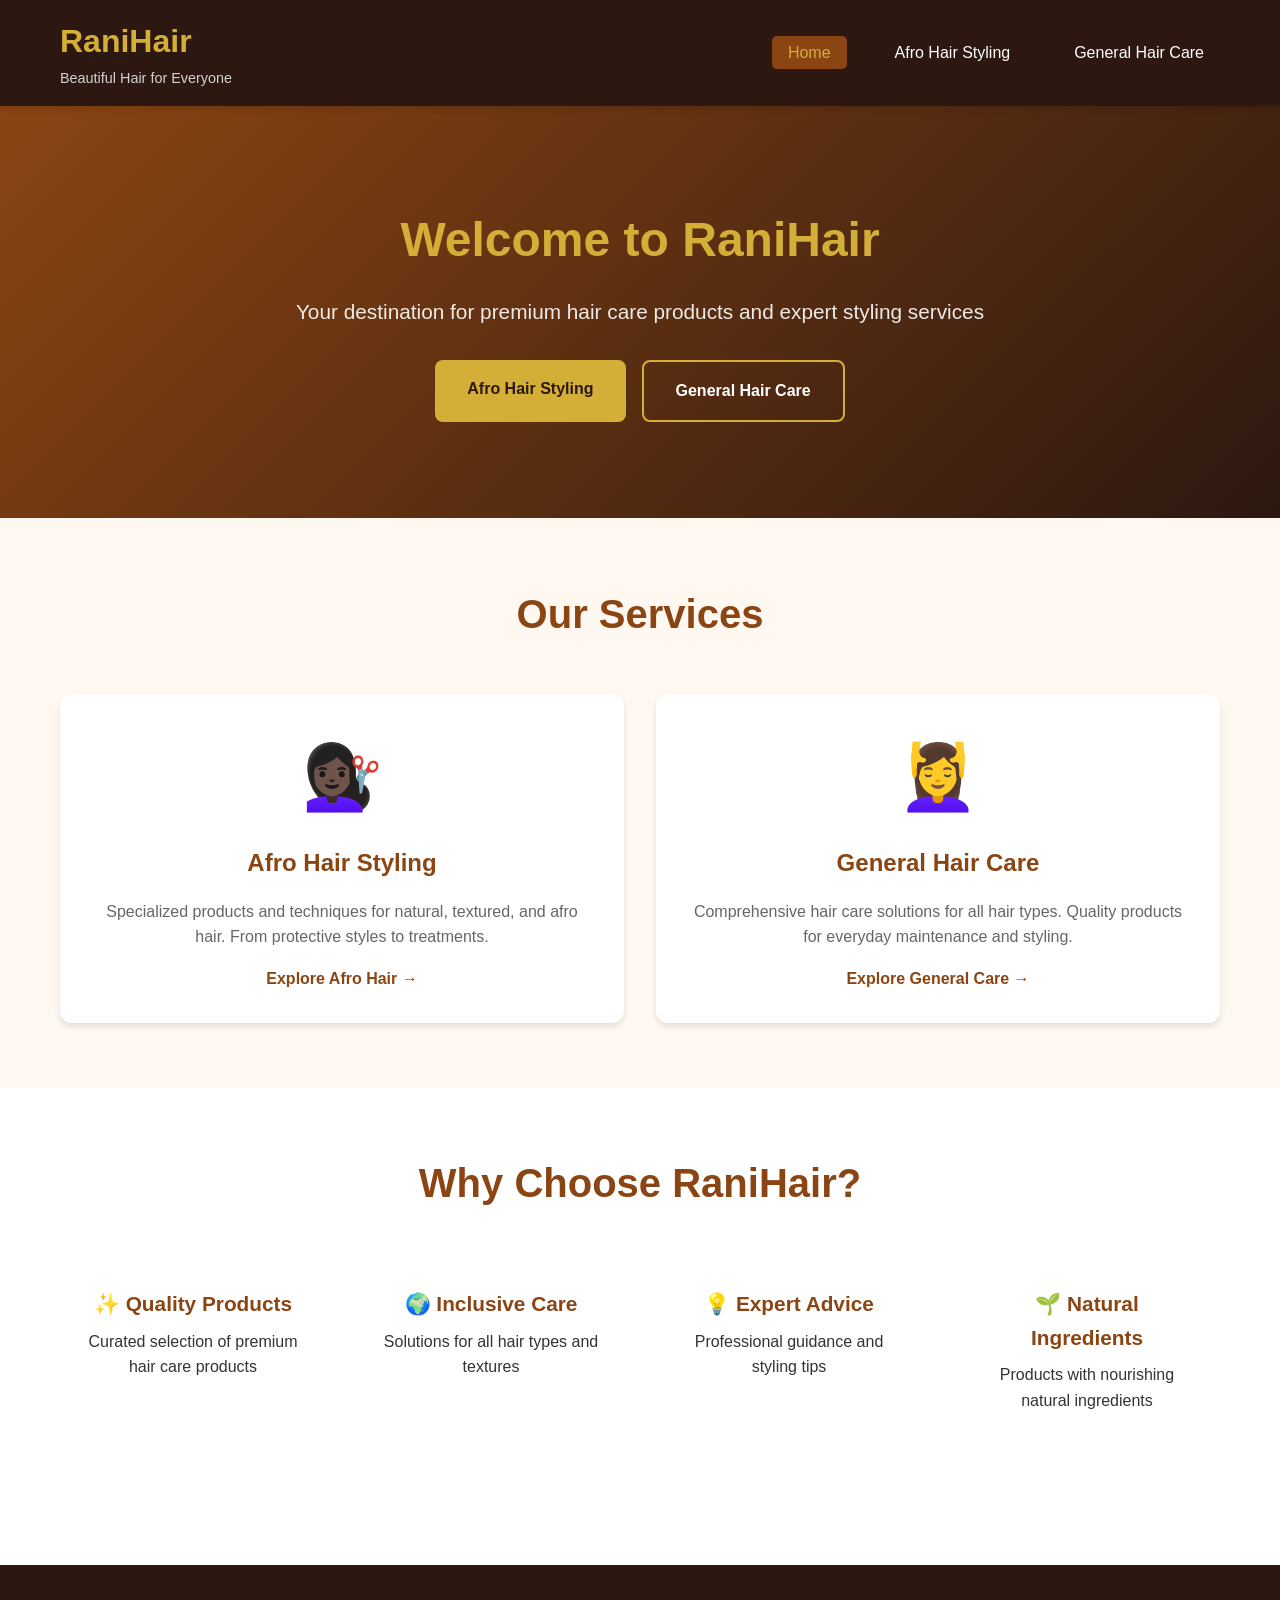
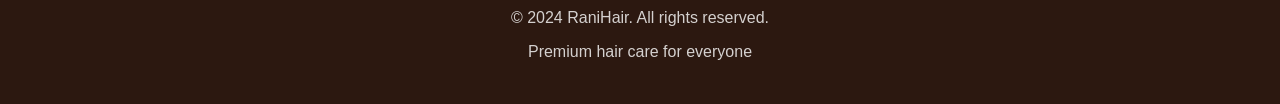
==== index.html @ 90d7b67d "Initial commit: Create RaniHair website with afro hair styling and general hair care sections - Add " ====
<!DOCTYPE html>
<html lang="en">
<head>
    <meta charset="UTF-8">
    <meta name="viewport" content="width=device-width, initial-scale=1.0">
    <title>RaniHair - Premium Hair Care & Styling</title>
    <link rel="stylesheet" href="styles.css">
</head>
<body>
    <header>
        <nav class="navbar">
            <div class="container">
                <div class="logo">
                    <h1>RaniHair</h1>
                    <p class="tagline">Beautiful Hair for Everyone</p>
                </div>
                <ul class="nav-links">
                    <li><a href="index.html" class="active">Home</a></li>
                    <li><a href="afro-hair.html">Afro Hair Styling</a></li>
                    <li><a href="general-hair.html">General Hair Care</a></li>
                </ul>
            </div>
        </nav>
    </header>

    <main>
        <section class="hero">
            <div class="hero-content">
                <h2>Welcome to RaniHair</h2>
                <p>Your destination for premium hair care products and expert styling services</p>
                <div class="hero-buttons">
                    <a href="afro-hair.html" class="btn btn-primary">Afro Hair Styling</a>
                    <a href="general-hair.html" class="btn btn-secondary">General Hair Care</a>
                </div>
            </div>
        </section>

        <section class="features">
            <div class="container">
                <h2>Our Services</h2>
                <div class="features-grid">
                    <div class="feature-card">
                        <div class="feature-icon">💇🏿‍♀️</div>
                        <h3>Afro Hair Styling</h3>
                        <p>Specialized products and techniques for natural, textured, and afro hair. From protective styles to treatments.</p>
                        <a href="afro-hair.html" class="link">Explore Afro Hair →</a>
                    </div>
                    <div class="feature-card">
                        <div class="feature-icon">💆‍♀️</div>
                        <h3>General Hair Care</h3>
                        <p>Comprehensive hair care solutions for all hair types. Quality products for everyday maintenance and styling.</p>
                        <a href="general-hair.html" class="link">Explore General Care →</a>
                    </div>
                </div>
            </div>
        </section>

        <section class="about">
            <div class="container">
                <h2>Why Choose RaniHair?</h2>
                <div class="about-grid">
                    <div class="about-item">
                        <h4>✨ Quality Products</h4>
                        <p>Curated selection of premium hair care products</p>
                    </div>
                    <div class="about-item">
                        <h4>🌍 Inclusive Care</h4>
                        <p>Solutions for all hair types and textures</p>
                    </div>
                    <div class="about-item">
                        <h4>💡 Expert Advice</h4>
                        <p>Professional guidance and styling tips</p>
                    </div>
                    <div class="about-item">
                        <h4>🌱 Natural Ingredients</h4>
                        <p>Products with nourishing natural ingredients</p>
                    </div>
                </div>
            </div>
        </section>
    </main>

    <footer>
        <div class="container">
            <p>&copy; 2024 RaniHair. All rights reserved.</p>
            <p>Premium hair care for everyone</p>
        </div>
    </footer>

    <script src="script.js"></script>
</body>
</html>
---- styles.css ----
/* Reset and Base Styles */
* {
    margin: 0;
    padding: 0;
    box-sizing: border-box;
}

:root {
    --primary-color: #8B4513;
    --secondary-color: #D4AF37;
    --accent-color: #E6B800;
    --dark-bg: #2C1810;
    --light-bg: #FFF8F0;
    --text-dark: #333;
    --text-light: #666;
    --white: #ffffff;
    --shadow: 0 4px 6px rgba(0, 0, 0, 0.1);
    --shadow-lg: 0 10px 25px rgba(0, 0, 0, 0.15);
}

body {
    font-family: 'Segoe UI', Tahoma, Geneva, Verdana, sans-serif;
    line-height: 1.6;
    color: var(--text-dark);
    background-color: var(--white);
}

.container {
    max-width: 1200px;
    margin: 0 auto;
    padding: 0 20px;
}

/* Navigation */
.navbar {
    background-color: var(--dark-bg);
    color: var(--white);
    padding: 1rem 0;
    box-shadow: var(--shadow);
    position: sticky;
    top: 0;
    z-index: 1000;
}

.navbar .container {
    display: flex;
    justify-content: space-between;
    align-items: center;
}

.logo h1 {
    color: var(--secondary-color);
    font-size: 2rem;
    margin-bottom: 0;
}

.logo .tagline {
    color: var(--white);
    font-size: 0.9rem;
    opacity: 0.8;
}

.nav-links {
    display: flex;
    list-style: none;
    gap: 2rem;
}

.nav-links a {
    color: var(--white);
    text-decoration: none;
    padding: 0.5rem 1rem;
    border-radius: 5px;
    transition: all 0.3s ease;
}

.nav-links a:hover,
.nav-links a.active {
    background-color: var(--primary-color);
    color: var(--secondary-color);
}

/* Hero Section */
.hero {
    background: linear-gradient(135deg, var(--primary-color), var(--dark-bg));
    color: var(--white);
    padding: 6rem 2rem;
    text-align: center;
}

.hero-content h2 {
    font-size: 3rem;
    margin-bottom: 1rem;
    color: var(--secondary-color);
}

.hero-content p {
    font-size: 1.3rem;
    margin-bottom: 2rem;
    opacity: 0.9;
}

.hero-buttons {
    display: flex;
    gap: 1rem;
    justify-content: center;
    flex-wrap: wrap;
}

/* Buttons */
.btn {
    display: inline-block;
    padding: 1rem 2rem;
    border-radius: 8px;
    text-decoration: none;
    font-weight: 600;
    transition: all 0.3s ease;
    border: none;
    cursor: pointer;
    font-size: 1rem;
}

.btn-primary {
    background-color: var(--secondary-color);
    color: var(--dark-bg);
}

.btn-primary:hover {
    background-color: var(--accent-color);
    transform: translateY(-2px);
    box-shadow: var(--shadow-lg);
}

.btn-secondary {
    background-color: transparent;
    color: var(--white);
    border: 2px solid var(--secondary-color);
}

.btn-secondary:hover {
    background-color: var(--secondary-color);
    color: var(--dark-bg);
}

.btn-small {
    padding: 0.5rem 1rem;
    font-size: 0.9rem;
}

/* Features Section */
.features {
    padding: 4rem 2rem;
    background-color: var(--light-bg);
}

.features h2 {
    text-align: center;
    font-size: 2.5rem;
    margin-bottom: 3rem;
    color: var(--primary-color);
}

.features-grid {
    display: grid;
    grid-template-columns: repeat(auto-fit, minmax(300px, 1fr));
    gap: 2rem;
}

.feature-card {
    background: var(--white);
    padding: 2rem;
    border-radius: 12px;
    box-shadow: var(--shadow);
    text-align: center;
    transition: transform 0.3s ease;
}

.feature-card:hover {
    transform: translateY(-5px);
    box-shadow: var(--shadow-lg);
}

.feature-icon {
    font-size: 4rem;
    margin-bottom: 1rem;
}

.feature-card h3 {
    color: var(--primary-color);
    margin-bottom: 1rem;
    font-size: 1.5rem;
}

.feature-card p {
    color: var(--text-light);
    margin-bottom: 1rem;
}

.link {
    color: var(--primary-color);
    text-decoration: none;
    font-weight: 600;
    transition: color 0.3s ease;
}

.link:hover {
    color: var(--secondary-color);
}

/* About Section */
.about {
    padding: 4rem 2rem;
    background-color: var(--white);
}

.about h2 {
    text-align: center;
    font-size: 2.5rem;
    margin-bottom: 3rem;
    color: var(--primary-color);
}

.about-grid {
    display: grid;
    grid-template-columns: repeat(auto-fit, minmax(250px, 1fr));
    gap: 2rem;
}

.about-item {
    text-align: center;
    padding: 1.5rem;
}

.about-item h4 {
    font-size: 1.3rem;
    margin-bottom: 0.5rem;
    color: var(--primary-color);
}

/* Page Hero */
.page-hero {
    padding: 4rem 2rem;
    text-align: center;
    color: var(--white);
}

.afro-hero {
    background: linear-gradient(135deg, #8B4513, #5D2E1F);
}

.general-hero {
    background: linear-gradient(135deg, #4A90E2, #2E5B8F);
}

.page-hero h2 {
    font-size: 2.5rem;
    margin-bottom: 1rem;
}

.page-hero p {
    font-size: 1.2rem;
    opacity: 0.9;
}

/* Products Section */
.products {
    padding: 4rem 2rem;
    background-color: var(--light-bg);
}

.products h2 {
    text-align: center;
    font-size: 2.5rem;
    margin-bottom: 3rem;
    color: var(--primary-color);
}

.products-grid {
    display: grid;
    grid-template-columns: repeat(auto-fit, minmax(280px, 1fr));
    gap: 2rem;
}

.product-card {
    background: var(--white);
    padding: 2rem;
    border-radius: 12px;
    box-shadow: var(--shadow);
    text-align: center;
    transition: transform 0.3s ease;
}

.product-card:hover {
    transform: translateY(-5px);
    box-shadow: var(--shadow-lg);
}

.product-image {
    font-size: 4rem;
    margin-bottom: 1rem;
}

.product-card h3 {
    color: var(--primary-color);
    margin-bottom: 1rem;
    font-size: 1.3rem;
}

.product-card p {
    color: var(--text-light);
    margin-bottom: 1rem;
    min-height: 60px;
}

.price {
    display: block;
    font-size: 1.5rem;
    font-weight: 700;
    color: var(--secondary-color);
    margin-bottom: 1rem;
}

/* Styling Services */
.styling-services {
    padding: 4rem 2rem;
    background-color: var(--white);
}

.styling-services h2 {
    text-align: center;
    font-size: 2.5rem;
    margin-bottom: 3rem;
    color: var(--primary-color);
}

.services-grid {
    display: grid;
    grid-template-columns: repeat(auto-fit, minmax(250px, 1fr));
    gap: 2rem;
}

.service-card {
    background: var(--light-bg);
    padding: 2rem;
    border-radius: 12px;
    box-shadow: var(--shadow);
}

.service-card h3 {
    color: var(--primary-color);
    margin-bottom: 1rem;
    font-size: 1.3rem;
}

.service-card ul {
    list-style: none;
}

.service-card li {
    padding: 0.5rem 0;
    color: var(--text-light);
    border-bottom: 1px solid #ddd;
}

.service-card li:last-child {
    border-bottom: none;
}

.service-card li::before {
    content: "✓ ";
    color: var(--secondary-color);
    font-weight: bold;
    margin-right: 0.5rem;
}

/* Hair Care Tips */
.hair-care-tips {
    padding: 4rem 2rem;
    background-color: var(--light-bg);
}

.hair-care-tips h2 {
    text-align: center;
    font-size: 2.5rem;
    margin-bottom: 3rem;
    color: var(--primary-color);
}

.tips-grid {
    display: grid;
    grid-template-columns: repeat(auto-fit, minmax(280px, 1fr));
    gap: 2rem;
}

.tip-card {
    background: var(--white);
    padding: 2rem;
    border-radius: 12px;
    box-shadow: var(--shadow);
}

.tip-card h4 {
    color: var(--primary-color);
    margin-bottom: 1rem;
    font-size: 1.2rem;
}

.tip-card p {
    color: var(--text-light);
}

/* Hair Types Section */
.hair-types {
    padding: 4rem 2rem;
    background-color: var(--white);
}

.hair-types h2 {
    text-align: center;
    font-size: 2.5rem;
    margin-bottom: 3rem;
    color: var(--primary-color);
}

.hair-types-grid {
    display: grid;
    grid-template-columns: repeat(auto-fit, minmax(250px, 1fr));
    gap: 2rem;
}

.hair-type-card {
    background: var(--light-bg);
    padding: 2rem;
    border-radius: 12px;
    box-shadow: var(--shadow);
}

.hair-type-card h3 {
    color: var(--primary-color);
    margin-bottom: 0.5rem;
    font-size: 1.5rem;
}

.hair-type-card > p {
    color: var(--text-light);
    margin-bottom: 1rem;
    font-style: italic;
}

.hair-type-card ul {
    list-style: none;
}

.hair-type-card li {
    padding: 0.3rem 0;
    color: var(--text-dark);
}

.hair-type-card li::before {
    content: "• ";
    color: var(--secondary-color);
    font-weight: bold;
    margin-right: 0.5rem;
}

/* Hair Concerns */
.hair-concerns {
    padding: 4rem 2rem;
    background-color: var(--light-bg);
}

.hair-concerns h2 {
    text-align: center;
    font-size: 2.5rem;
    margin-bottom: 3rem;
    color: var(--primary-color);
}

.concerns-grid {
    display: grid;
    grid-template-columns: repeat(auto-fit, minmax(280px, 1fr));
    gap: 2rem;
}

.concern-card {
    background: var(--white);
    padding: 2rem;
    border-radius: 12px;
    box-shadow: var(--shadow);
}

.concern-card h3 {
    color: var(--primary-color);
    margin-bottom: 1rem;
    font-size: 1.3rem;
}

.concern-card p {
    margin-bottom: 0.5rem;
    color: var(--text-dark);
}

.concern-card ul {
    list-style: none;
    margin-top: 0.5rem;
}

.concern-card li {
    padding: 0.3rem 0;
    color: var(--text-light);
}

.concern-card li::before {
    content: "→ ";
    color: var(--secondary-color);
    margin-right: 0.5rem;
}

/* Hair Care Routine */
.hair-care-routine {
    padding: 4rem 2rem;
    background-color: var(--white);
}

.hair-care-routine h2 {
    text-align: center;
    font-size: 2.5rem;
    margin-bottom: 3rem;
    color: var(--primary-color);
}

.routine-steps {
    display: grid;
    grid-template-columns: repeat(auto-fit, minmax(200px, 1fr));
    gap: 2rem;
}

.routine-step {
    text-align: center;
    padding: 1.5rem;
}

.step-number {
    width: 60px;
    height: 60px;
    background-color: var(--secondary-color);
    color: var(--dark-bg);
    font-size: 1.5rem;
    font-weight: bold;
    border-radius: 50%;
    display: flex;
    align-items: center;
    justify-content: center;
    margin: 0 auto 1rem;
}

.routine-step h4 {
    color: var(--primary-color);
    margin-bottom: 0.5rem;
    font-size: 1.2rem;
}

.routine-step p {
    color: var(--text-light);
}

/* Footer */
footer {
    background-color: var(--dark-bg);
    color: var(--white);
    text-align: center;
    padding: 2rem;
    margin-top: 4rem;
}

footer p {
    margin: 0.5rem 0;
    opacity: 0.8;
}

/* Responsive Design */
@media (max-width: 768px) {
    .navbar .container {
        flex-direction: column;
        gap: 1rem;
    }

    .nav-links {
        flex-direction: column;
        gap: 0.5rem;
        text-align: center;
    }

    .hero-content h2 {
        font-size: 2rem;
    }

    .hero-content p {
        font-size: 1rem;
    }

    .hero-buttons {
        flex-direction: column;
    }

    .features-grid,
    .products-grid,
    .services-grid,
    .tips-grid,
    .hair-types-grid,
    .concerns-grid,
    .routine-steps {
        grid-template-columns: 1fr;
    }

    .page-hero h2 {
        font-size: 2rem;
    }
}

@media (max-width: 480px) {
    .logo h1 {
        font-size: 1.5rem;
    }

    .hero {
        padding: 3rem 1rem;
    }

    .features,
    .products,
    .styling-services,
    .hair-care-tips,
    .hair-types,
    .hair-concerns,
    .hair-care-routine {
        padding: 2rem 1rem;
    }
}
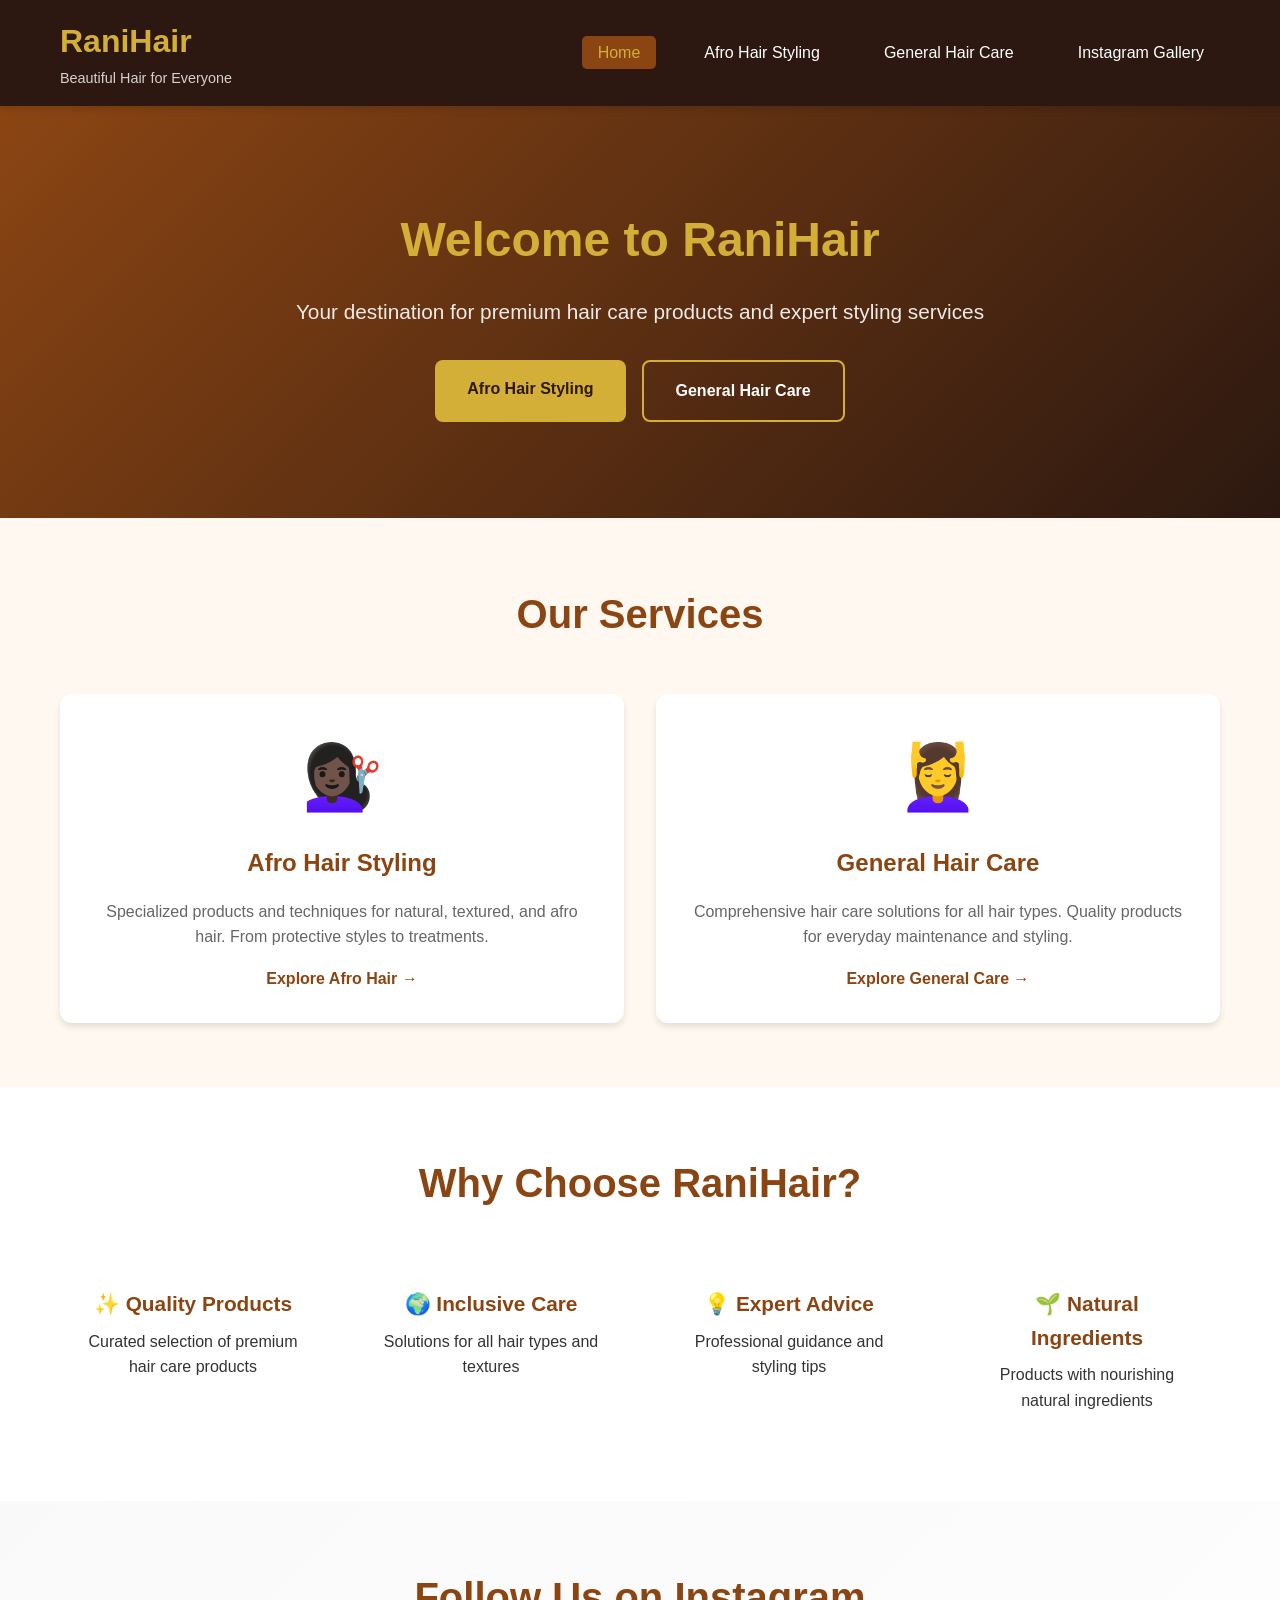
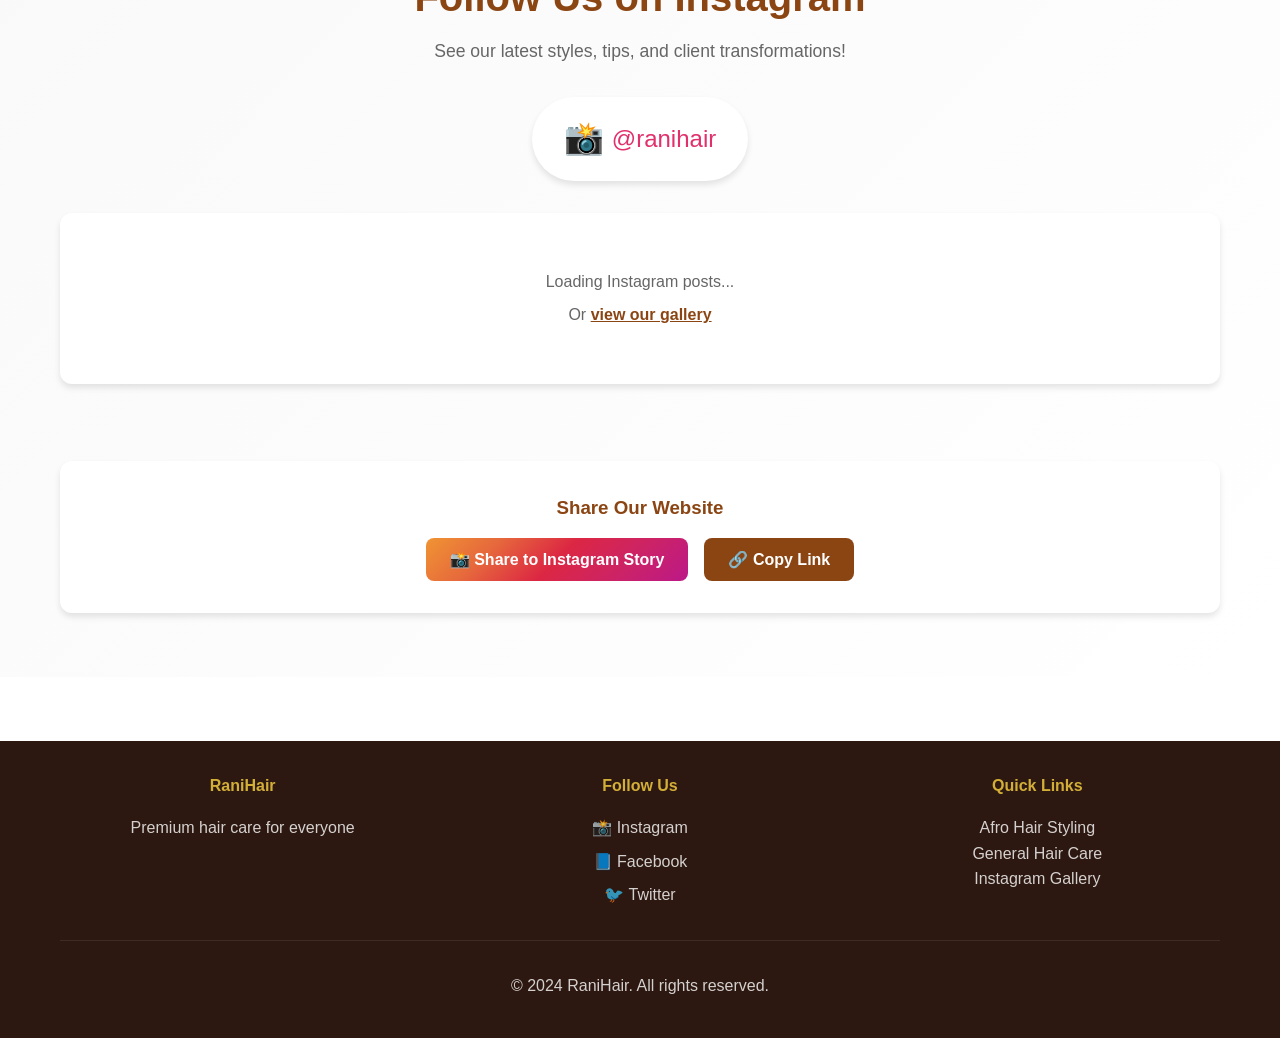
==== commit c73f27fc: "Add Instagram integration features for easy content sharing Features added: - Instagram gallery page" ====
--- a/index.html
+++ b/index.html
@@ -4,6 +4,17 @@
     <meta charset="UTF-8">
     <meta name="viewport" content="width=device-width, initial-scale=1.0">
     <title>RaniHair - Premium Hair Care & Styling</title>
+
+    <!-- Social Media Meta Tags -->
+    <meta property="og:title" content="RaniHair - Premium Hair Care & Styling">
+    <meta property="og:description" content="Beautiful hair care for everyone. Specialized afro hair styling and general hair care products.">
+    <meta property="og:image" content="https://yourdomain.com/images/ranihair-preview.jpg">
+    <meta property="og:url" content="https://yourdomain.com">
+    <meta property="og:type" content="website">
+
+    <!-- Instagram specific -->
+    <meta property="instagram:card" content="summary_large_image">
+
     <link rel="stylesheet" href="styles.css">
 </head>
 <body>
@@ -18,6 +29,7 @@
                     <li><a href="index.html" class="active">Home</a></li>
                     <li><a href="afro-hair.html">Afro Hair Styling</a></li>
                     <li><a href="general-hair.html">General Hair Care</a></li>
+                    <li><a href="gallery.html">Instagram Gallery</a></li>
                 </ul>
             </div>
         </nav>
@@ -78,15 +90,69 @@
                 </div>
             </div>
         </section>
+
+        <section class="instagram-section">
+            <div class="container">
+                <h2>Follow Us on Instagram</h2>
+                <p class="instagram-subtitle">See our latest styles, tips, and client transformations!</p>
+
+                <div class="instagram-handle">
+                    <a href="https://instagram.com/ranihair" target="_blank" class="instagram-link">
+                        <span class="instagram-icon">📸</span>
+                        @ranihair
+                    </a>
+                </div>
+
+                <div class="instagram-feed" id="instagram-feed">
+                    <!-- Instagram posts will be loaded here -->
+                    <div class="instagram-placeholder">
+                        <p>Loading Instagram posts...</p>
+                        <p class="instagram-cta">Or <a href="gallery.html">view our gallery</a></p>
+                    </div>
+                </div>
+
+                <div class="social-share">
+                    <h3>Share Our Website</h3>
+                    <div class="share-buttons">
+                        <button class="share-btn instagram-share" onclick="shareToInstagram()">
+                            📸 Share to Instagram Story
+                        </button>
+                        <button class="share-btn copy-link" onclick="copyLink()">
+                            🔗 Copy Link
+                        </button>
+                    </div>
+                </div>
+            </div>
+        </section>
     </main>
 
     <footer>
         <div class="container">
-            <p>&copy; 2024 RaniHair. All rights reserved.</p>
-            <p>Premium hair care for everyone</p>
+            <div class="footer-content">
+                <div class="footer-section">
+                    <h4>RaniHair</h4>
+                    <p>Premium hair care for everyone</p>
+                </div>
+                <div class="footer-section">
+                    <h4>Follow Us</h4>
+                    <div class="social-links">
+                        <a href="https://instagram.com/ranihair" target="_blank" class="social-icon">📸 Instagram</a>
+                        <a href="https://facebook.com/ranihair" target="_blank" class="social-icon">📘 Facebook</a>
+                        <a href="https://twitter.com/ranihair" target="_blank" class="social-icon">🐦 Twitter</a>
+                    </div>
+                </div>
+                <div class="footer-section">
+                    <h4>Quick Links</h4>
+                    <a href="afro-hair.html">Afro Hair Styling</a><br>
+                    <a href="general-hair.html">General Hair Care</a><br>
+                    <a href="gallery.html">Instagram Gallery</a>
+                </div>
+            </div>
+            <p class="copyright">&copy; 2024 RaniHair. All rights reserved.</p>
         </div>
     </footer>
 
     <script src="script.js"></script>
+    <script src="instagram.js"></script>
 </body>
 </html>
--- a/styles.css
+++ b/styles.css
@@ -637,3 +637,523 @@
         padding: 2rem 1rem;
     }
 }
+
+/* Instagram Integration Styles */
+
+/* Instagram Section */
+.instagram-section {
+    padding: 4rem 2rem;
+    background: linear-gradient(135deg, #f9f9f9, #fff);
+    text-align: center;
+}
+
+.instagram-section h2 {
+    font-size: 2.5rem;
+    color: var(--primary-color);
+    margin-bottom: 0.5rem;
+}
+
+.instagram-subtitle {
+    color: var(--text-light);
+    font-size: 1.1rem;
+    margin-bottom: 2rem;
+}
+
+.instagram-handle {
+    margin-bottom: 2rem;
+}
+
+.instagram-link {
+    display: inline-flex;
+    align-items: center;
+    gap: 0.5rem;
+    font-size: 1.5rem;
+    color: #E1306C;
+    text-decoration: none;
+    padding: 1rem 2rem;
+    background: white;
+    border-radius: 50px;
+    box-shadow: var(--shadow);
+    transition: all 0.3s ease;
+}
+
+.instagram-link:hover {
+    transform: translateY(-3px);
+    box-shadow: var(--shadow-lg);
+    background: linear-gradient(135deg, #f09433 0%, #e6683c 25%, #dc2743 50%, #cc2366 75%, #bc1888 100%);
+    color: white;
+}
+
+.instagram-icon {
+    font-size: 2rem;
+}
+
+/* Instagram Feed */
+.instagram-feed {
+    margin: 2rem 0;
+    min-height: 200px;
+}
+
+.instagram-placeholder {
+    padding: 3rem;
+    background: white;
+    border-radius: 12px;
+    box-shadow: var(--shadow);
+}
+
+.instagram-placeholder p {
+    color: var(--text-light);
+    margin: 0.5rem 0;
+}
+
+.instagram-cta {
+    margin-top: 1rem;
+}
+
+.instagram-cta a {
+    color: var(--primary-color);
+    font-weight: 600;
+}
+
+.instagram-preview-grid {
+    display: grid;
+    grid-template-columns: repeat(auto-fit, minmax(150px, 1fr));
+    gap: 1rem;
+    margin-bottom: 2rem;
+}
+
+.instagram-preview-item {
+    background: white;
+    border-radius: 12px;
+    padding: 2rem;
+    box-shadow: var(--shadow);
+    transition: transform 0.3s ease;
+}
+
+.instagram-preview-item:hover {
+    transform: scale(1.05);
+}
+
+.instagram-preview-item a {
+    text-decoration: none;
+    color: var(--text-dark);
+    display: flex;
+    flex-direction: column;
+    align-items: center;
+    gap: 0.5rem;
+}
+
+.preview-icon {
+    font-size: 3rem;
+}
+
+.view-all-link {
+    display: inline-block;
+    color: var(--primary-color);
+    font-weight: 600;
+    text-decoration: none;
+    padding: 0.75rem 1.5rem;
+    border: 2px solid var(--primary-color);
+    border-radius: 8px;
+    transition: all 0.3s ease;
+}
+
+.view-all-link:hover {
+    background: var(--primary-color);
+    color: white;
+}
+
+/* Social Share */
+.social-share {
+    margin-top: 3rem;
+    padding: 2rem;
+    background: white;
+    border-radius: 12px;
+    box-shadow: var(--shadow);
+}
+
+.social-share h3 {
+    color: var(--primary-color);
+    margin-bottom: 1rem;
+}
+
+.share-buttons {
+    display: flex;
+    gap: 1rem;
+    justify-content: center;
+    flex-wrap: wrap;
+}
+
+.share-btn {
+    padding: 0.75rem 1.5rem;
+    border: none;
+    border-radius: 8px;
+    font-size: 1rem;
+    font-weight: 600;
+    cursor: pointer;
+    transition: all 0.3s ease;
+}
+
+.instagram-share {
+    background: linear-gradient(135deg, #f09433 0%, #e6683c 25%, #dc2743 50%, #cc2366 75%, #bc1888 100%);
+    color: white;
+}
+
+.instagram-share:hover {
+    transform: translateY(-2px);
+    box-shadow: var(--shadow-lg);
+}
+
+.copy-link {
+    background: var(--primary-color);
+    color: white;
+}
+
+.copy-link:hover {
+    background: var(--dark-bg);
+}
+
+/* Gallery Page Hero */
+.gallery-hero {
+    background: linear-gradient(135deg, #f09433 0%, #e6683c 25%, #dc2743 50%, #cc2366 75%, #bc1888 100%);
+}
+
+/* Gallery Tools */
+.gallery-tools {
+    padding: 4rem 2rem;
+    background: var(--light-bg);
+}
+
+.gallery-tools h2 {
+    text-align: center;
+    font-size: 2.5rem;
+    color: var(--primary-color);
+    margin-bottom: 2rem;
+}
+
+.tools-grid {
+    display: grid;
+    grid-template-columns: repeat(auto-fit, minmax(300px, 1fr));
+    gap: 2rem;
+}
+
+.tool-card {
+    background: white;
+    padding: 2rem;
+    border-radius: 12px;
+    box-shadow: var(--shadow);
+}
+
+.tool-card h3 {
+    color: var(--primary-color);
+    margin-bottom: 1rem;
+    font-size: 1.3rem;
+}
+
+.tool-card p {
+    color: var(--text-light);
+    margin-bottom: 1rem;
+}
+
+.instagram-input,
+.embed-textarea {
+    width: 100%;
+    padding: 0.75rem;
+    border: 2px solid #ddd;
+    border-radius: 8px;
+    font-size: 1rem;
+    margin-bottom: 1rem;
+    font-family: inherit;
+}
+
+.instagram-input:focus,
+.embed-textarea:focus {
+    outline: none;
+    border-color: var(--primary-color);
+}
+
+.output-box {
+    margin-top: 1rem;
+    padding: 1rem;
+    background: var(--light-bg);
+    border-radius: 8px;
+    min-height: 50px;
+}
+
+/* Instagram Guide */
+.instagram-guide {
+    padding: 4rem 2rem;
+    background: white;
+}
+
+.instagram-guide h2 {
+    text-align: center;
+    font-size: 2.5rem;
+    color: var(--primary-color);
+    margin-bottom: 3rem;
+}
+
+.guide-steps {
+    display: grid;
+    grid-template-columns: repeat(auto-fit, minmax(200px, 1fr));
+    gap: 2rem;
+}
+
+.guide-step {
+    text-align: center;
+    padding: 1.5rem;
+}
+
+/* Instagram Gallery Grid */
+.instagram-gallery-section {
+    padding: 4rem 2rem;
+    background: var(--light-bg);
+}
+
+.instagram-gallery-section h2 {
+    text-align: center;
+    font-size: 2.5rem;
+    color: var(--primary-color);
+    margin-bottom: 1rem;
+}
+
+.gallery-controls {
+    text-align: center;
+    margin-bottom: 2rem;
+    display: flex;
+    gap: 1rem;
+    justify-content: center;
+}
+
+.instagram-gallery-grid {
+    display: grid;
+    grid-template-columns: repeat(auto-fill, minmax(300px, 1fr));
+    gap: 2rem;
+}
+
+.gallery-placeholder {
+    grid-column: 1 / -1;
+    text-align: center;
+    padding: 4rem 2rem;
+    background: white;
+    border-radius: 12px;
+    box-shadow: var(--shadow);
+}
+
+.gallery-placeholder h3 {
+    color: var(--primary-color);
+    margin-bottom: 1rem;
+}
+
+.placeholder-tip {
+    color: var(--text-light);
+    font-style: italic;
+    margin-top: 1rem;
+}
+
+.instagram-post-card {
+    background: white;
+    border-radius: 12px;
+    overflow: hidden;
+    box-shadow: var(--shadow);
+    transition: transform 0.3s ease;
+}
+
+.instagram-post-card:hover {
+    transform: translateY(-5px);
+    box-shadow: var(--shadow-lg);
+}
+
+.post-preview {
+    padding: 3rem;
+    text-align: center;
+    background: var(--light-bg);
+}
+
+.post-preview a {
+    text-decoration: none;
+    color: var(--text-dark);
+}
+
+.post-icon {
+    font-size: 4rem;
+    margin-bottom: 1rem;
+}
+
+.post-actions {
+    padding: 1rem;
+    display: flex;
+    gap: 0.5rem;
+    justify-content: center;
+    border-top: 1px solid #eee;
+}
+
+.action-btn-small {
+    padding: 0.5rem 1rem;
+    border: none;
+    border-radius: 6px;
+    background: var(--primary-color);
+    color: white;
+    cursor: pointer;
+    font-size: 0.9rem;
+    transition: all 0.3s ease;
+}
+
+.action-btn-small:hover {
+    background: var(--dark-bg);
+}
+
+.post-caption {
+    padding: 1rem;
+    color: var(--text-light);
+    font-size: 0.9rem;
+    border-top: 1px solid #eee;
+}
+
+/* Instagram Tips */
+.instagram-tips {
+    padding: 4rem 2rem;
+    background: white;
+}
+
+.instagram-tips h2 {
+    text-align: center;
+    font-size: 2.5rem;
+    color: var(--primary-color);
+    margin-bottom: 3rem;
+}
+
+/* Quick Actions */
+.quick-actions {
+    padding: 4rem 2rem;
+    background: var(--light-bg);
+}
+
+.quick-actions h2 {
+    text-align: center;
+    font-size: 2.5rem;
+    color: var(--primary-color);
+    margin-bottom: 2rem;
+}
+
+.quick-actions-grid {
+    display: grid;
+    grid-template-columns: repeat(auto-fit, minmax(250px, 1fr));
+    gap: 1rem;
+    max-width: 900px;
+    margin: 0 auto;
+}
+
+.action-btn {
+    padding: 1.5rem;
+    border: 2px solid var(--primary-color);
+    border-radius: 12px;
+    background: white;
+    color: var(--primary-color);
+    font-size: 1rem;
+    font-weight: 600;
+    cursor: pointer;
+    transition: all 0.3s ease;
+}
+
+.action-btn:hover {
+    background: var(--primary-color);
+    color: white;
+    transform: translateY(-3px);
+    box-shadow: var(--shadow-lg);
+}
+
+/* Share Link Result */
+.share-link-result {
+    text-align: left;
+}
+
+.share-link-input {
+    width: 100%;
+    padding: 0.75rem;
+    border: 2px solid var(--primary-color);
+    border-radius: 8px;
+    margin: 0.5rem 0;
+    font-size: 0.9rem;
+}
+
+.share-instructions {
+    font-size: 0.85rem;
+    color: var(--text-light);
+    margin-top: 0.5rem;
+}
+
+/* Footer Updates */
+.footer-content {
+    display: grid;
+    grid-template-columns: repeat(auto-fit, minmax(200px, 1fr));
+    gap: 2rem;
+    margin-bottom: 2rem;
+}
+
+.footer-section h4 {
+    color: var(--secondary-color);
+    margin-bottom: 1rem;
+}
+
+.footer-section a {
+    color: var(--white);
+    text-decoration: none;
+    opacity: 0.8;
+    transition: opacity 0.3s ease;
+}
+
+.footer-section a:hover {
+    opacity: 1;
+}
+
+.social-links {
+    display: flex;
+    flex-direction: column;
+    gap: 0.5rem;
+}
+
+.social-icon {
+    display: inline-block;
+}
+
+.copyright {
+    text-align: center;
+    padding-top: 2rem;
+    border-top: 1px solid rgba(255, 255, 255, 0.1);
+}
+
+/* Responsive Instagram Styles */
+@media (max-width: 768px) {
+    .instagram-section h2 {
+        font-size: 2rem;
+    }
+
+    .instagram-link {
+        font-size: 1.2rem;
+        padding: 0.75rem 1.5rem;
+    }
+
+    .share-buttons {
+        flex-direction: column;
+    }
+
+    .tools-grid,
+    .guide-steps,
+    .quick-actions-grid {
+        grid-template-columns: 1fr;
+    }
+
+    .instagram-gallery-grid {
+        grid-template-columns: 1fr;
+    }
+
+    .footer-content {
+        grid-template-columns: 1fr;
+        text-align: center;
+    }
+
+    .social-links {
+        align-items: center;
+    }
+}
